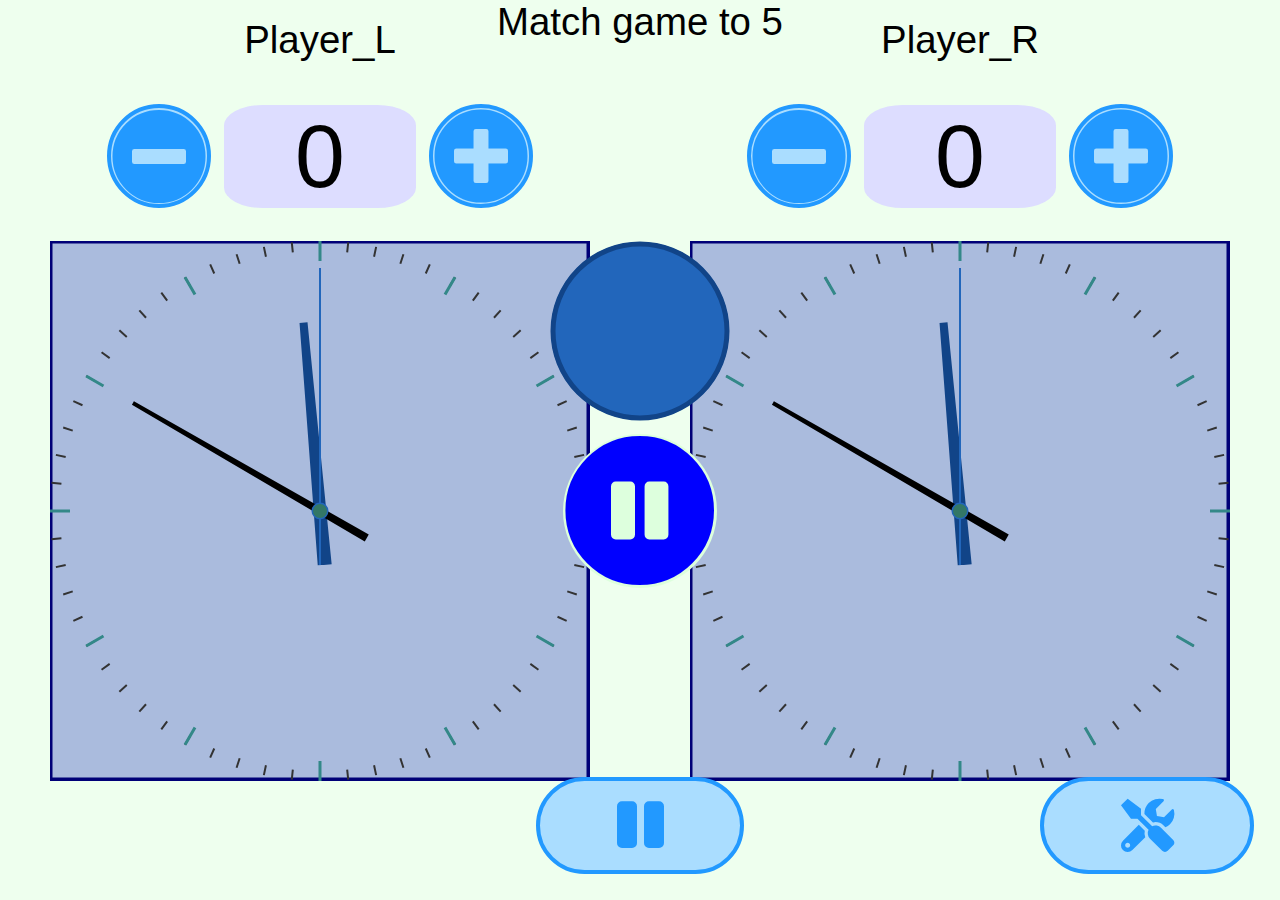
==== index.html @ 63cb0236 "fix html tag warning" ====
<!DOCTYPE html>
<html>
<head>
  <meta charset="UTF-8">
  <meta name="apple-mobile-web-app-capable" content="yes">
  <meta name="apple-mobile-web-app-status-bar-style" content="black">
  <meta name="viewport" content="width=device-width,initial-scale=1.0,user-scalable=no">
  <meta name="description" content="Backgammon Clock and Score board App">
  <meta name="author" content="(C)hinacoppy 2018">
  <link rel="stylesheet" href="css/bgclock-analog.css">
  <link rel="stylesheet" href="css/theme_cool.css" id="themecss">
  <link rel="stylesheet" href="css/fontawesome.all.min.css">
  <link rel="stylesheet" href="css/font-awesome-animation.min.css">
  <link rel="icon" href="./favicon.ico">
  <link rel="apple-touch-icon" href="./apple-touch-icon.png">
  <title>bgclock_analog</title>
</head>
<body>

<!-- downloaded from https://soundeffect-lab.info/ -->
<audio id="tap1"   src="sounds/decision1.mp3" preload="auto"></audio>
<audio id="tap2"   src="sounds/decision1.mp3" preload="auto"></audio>
<audio id="pause"  src="sounds/decision7.mp3" preload="auto"></audio>
<audio id="buzzer" src="sounds/warning2.mp3"  preload="auto"></audio>

<div id="container">
 <div id="player1" class="infotext">Player_L</div>
 <div id="player2" class="infotext">Player_R</div>

 <div id="gamemode" class="infotext">Match game to 5</div>

 <div id="score1container" class="scorecontainer">
  <div id="score1dn" class="updownbtn btnenable"><i class="fas fa-minus-circle fa-6x"></i></div>
  <div id="score1" class="score">0</div>
  <div id="score1up" class="updownbtn btnenable"><i class="fas fa-plus-circle fa-6x"></i></div>
 </div>

 <div id="score2container" class="scorecontainer">
  <div id="score2dn" class="updownbtn btnenable"><i class="fas fa-minus-circle fa-6x"></i></div>
  <div id="score2" class="score">0</div>
  <div id="score2up" class="updownbtn btnenable"><i class="fas fa-plus-circle fa-6x"></i></div>
 </div>

 <div id="timer1" class="timer"><canvas id="timer1cv"></canvas></div>
 <div id="timer2" class="timer"><canvas id="timer2cv"></canvas></div>

 <div id="delay" class="delay"><canvas id="delaycv"></canvas></div>
 <div id="pauseinfo" class="pauseinfo"><i class="fas fa-pause-circle fa-8x"></i></div>

 <button id="pausebtn" class="oparationbtn btnenable"><i class="fas fa-pause fa-4x"></i></button>
 <button id="settingbtn" class="oparationbtn btnenable"><i class="fas fa-tools fa-4x"></i></button>
</div> <!-- div class="container" -->

<!-- 設定画面 -->
<div id="settingwindow" class="popupwindow">
<div class="popuptitle">### Backgammon Clock and Score board App Settings ###</div>
<table>
<tr><td>Player name:</td><td>(L)<input type="text" id="playername1" size="15" value="Player_L">
                       &emsp;(R)<input type="text" id="playername2" size="15" value="Player_R"></td></tr>
<tr><td>Match length:</td><td>
<select id="matchlength" name="matchlength">
<option value="0">0</option>
<option value="1">1</option>
<option value="2">2</option>
<option value="3">3</option>
<option value="5" selected>5</option>
<option value="7">7</option>
<option value="9">9</option>
<option value="11">11</option>
<option value="13">13</option>
<option value="15">15</option>
<option value="17">17</option>
<option value="19">19</option>
<option value="21">21</option>
<option value="23">23</option>
<option value="25">25</option>
</select>
(0 = Unlimited)
</td></tr>
<tr><td>Game time(min):</td><td>
<select id="allotedtimemin" name="allotedtimemin">
<option value="0">0</option>
<option value="2">2 (1pt 2min)</option>
<option value="4">4 (2pt 2min)</option>
<option value="6">6 (3pt 2min)</option>
<option value="10" selected>10 (5pt 2min)</option>
<option value="14">14 (7pt 2min)</option>
<option value="18">18 (9pt 2min)</option>
<option value="22">22 (11pt 2min)</option>
<option value="26">26 (13pt 2min)</option>
<option value="30">30 (15pt 2min)</option>
<option value="34">34 (17pt 2min)</option>
<option value="38">38 (19pt 2min)</option>
<option value="42">42 (21pt 2min)</option>
<option value="46">46 (23pt 2min)</option>
<option value="50">50 (25pt 2min)</option>
<option value="3">3 (1pt 2.5min)</option>
<option value="5">5 (2pt 2.5min)</option>
<option value="8">8 (3pt 2.5min)</option>
<option value="13">13 (5pt 2.5min)</option>
<option value="18">18 (7pt 2.5min)</option>
<option value="23">23 (9pt 2.5min)</option>
<option value="28">28 (11pt 2.5min)</option>
<option value="33">33 (13pt 2.5min)</option>
<option value="38">38 (15pt 2.5min)</option>
<option value="43">43 (17pt 2.5min)</option>
<option value="48">48 (19pt 2.5min)</option>
<option value="53">53 (21pt 2.5min)</option>
<option value="58">58 (23pt 2.5min)</option>
<option value="63">63 (25pt 2.5min)</option>
</select>
</td></tr>
<tr><td>Delay(sec):</td><td>
<select id="delaytime" name="delaytime">
<option value="0">0</option>
<option value="1">1</option>
<option value="2">2</option>
<option value="3">3</option>
<option value="4">4</option>
<option value="5">5</option>
<option value="6">6</option>
<option value="7">7</option>
<option value="8">8</option>
<option value="9">9</option>
<option value="10">10</option>
<option value="11">11</option>
<option value="12" selected>12</option>
<option value="13">13</option>
<option value="14">14</option>
<option value="15">15</option>
<option value="16">16</option>
<option value="17">17</option>
<option value="18">18</option>
<option value="19">19</option>
<option value="20">20</option>
</select>
</td></tr>
<tr><td>Sound:</td><td>
<label><input type="checkbox" name="sound" class="switch" checked>
       <i class="fas fa-toggle-off fa-3x slider"></i></label>
</td></tr>
<tr id="tr_vibration"><td>Vibration:</td><td>
<label><input type="checkbox" name="vibration" class="switch">
       <i class="fas fa-toggle-off fa-3x slider"></i></label>
</td></tr>
<tr><td>Show hour-hand:</td><td>
<label><input type="checkbox" name="hourhand" class="switch" checked>
       <i class="fas fa-toggle-off fa-3x slider"></i></label>
</td></tr>
<tr><td>Theme color:</td><td>
  <span id="theme" class="segmented">
    <label><input type="radio" name="theme" value="cool" checked><span class="label">Cool</span></label>
    <label><input type="radio" name="theme" value="warm"><span class="label">Warm</span></label>
    <label><input type="radio" name="theme" value="mono"><span class="label">Mono</span></label>
  </span>
</td></tr>
</table>

<button id="applybtn" class="oparationbtn btnenable"><i class="fas fa-check fa-4x"></i></button>
<button id="cancelbtn" class="oparationbtn btnenable"><i class="fas fa-times fa-4x"></i></button>
<a href="help.html" target="bgclockhelp"><button id="helpbtn" class="oparationbtn btnenable"><i class="fas fa-question fa-4x"></i></button></a>
</div>

<script src="js/jquery-3.4.1.min.js"></script>
<script src="js/theme_color.js"></script>
<script src="js/bgclock-analog.js"></script>
</body>
</html>
---- css/bgclock-analog.css ----
/* document outline ----------------------------------------- */
html{
  height: 100%;
}
body{
  margin: 0;
  padding: 0;
  min-height: 100%;
  height: 100%;
  font-family: 'Arial', 'Meiryo UI';
}
a {
  color: inherit;
  text-decoration: none;
}
/* Grid Layout settings ------------------------------------- */
/* 以下すべて相対サイズにし、レスポンシブ対応可能にしておく */
#container{
  display: grid; /* Grid Layout でコンテンツを配置 */
  grid-template-columns: 50vw 50vw;
  grid-template-rows: 10% 20% 60vh 10%;
  grid-template-areas:
     'player1 player2'
     'score1container score2container'
     'timer1 timer2'
     'operationbtn settingbtn';
  align-items: center; /* 子アイテムはデフォで上下左右に中央揃え */
  justify-items: center;
}
#player1{
  grid-area: player1;
}
#player2{
  grid-area: player2;
}
#score1container{
  grid-area: score1container;
}
#score2container{
  grid-area: score2container;
}
#gamemode{
  grid-area: 1/1/3/3;
  align-self: start; /* 上揃え */
}
#timer1{
  grid-area: timer1;
}
#timer2{
  grid-area: timer2;
}
#delay{
  grid-area: 3/1/4/3;
  align-self: start; /* 上寄せ */
  z-index: 3;
}
#pauseinfo{
  grid-area: 3/1/4/3;
  z-index: 4;
}
#pausebtn{
  grid-area: 4/1/5/3;
  z-index: 3;
}
#settingbtn{
  grid-area: settingbtn;
  justify-self: right;
  margin-right: 2vw;
}
/* object decorations ------------------------------------- */
.infotext{
  font-size: 3vw;
  text-align: center;
}
.scorecontainer{
  display: flex;
  align-items: center;
  padding-bottom: 1vh;
}
.score{
  width: 15vw;
  font-size: 7vw;
  text-align: center;
  border-radius: 20%;
  margin: 0 1vw;
}
.timer{
  display: flex;
  align-items: center;
  justify-content: center;
  width: 100%;
  height: 100%;
}
.delay{
  width: 20vh; /* 正円で表示 */
  height: 20vh;
}
.updownbtn{
  border: 4px solid;
  border-radius: 10vw;
}
.oparationbtn{
  padding: 2vh 6vw;
  border: 4px solid;
  border-radius: 4vw;
  margin-top: 1vh;
  display: inline-block;
}
.pauseinfo{
  font-size: 1.5vw;
  z-index: 3;
  border-radius: 10vw;
}
.lose{
}
/* settingwindow decorations ------------------------------------- */
#settingwindow{
  position: absolute;
  display: none;
  z-index: 9;
}
#settingwindow input,select{
  font-size: 100%;
}
.popupwindow{
  border: 3px solid;
  padding: 2vh 4vw;
  font-size: 1.8vw;
}
.popuptitle{
  font-size: 2.2vw;
  padding: 2vh 2vw;
  margin-bottom: 2vh;
}
/* toggle switch ----------------------------------------- */
.switch  {
  display: none; /* 標準のチェックボックスを非表示に */
}
.slider:before {
}
input:checked + .slider:before {
  content: "\f205"; /* fa-toggle-on */
}
/* Segmented Control ----------------------------------------- */
/* (参考) https://ginpen.com/2012/12/11/segmented-control/ */
.segmented {
  display: inline-block;
}
.segmented .label {
  border: 1px solid;
  float: left;
  padding: 0.5em 1em;
  text-align: center;
  width: 12vw;
}
.segmented input {
  display: none;
}
.segmented input:checked + .label {
}
---- css/theme_cool.css ----
/* theme color css */
/* document outline ----------------------------------------- */
body{
  background-color: #efe;
}
.score{
  background-color: #ddf;
}
.btnenable{
  background-color: #adf;
  border-color: #29f;
  color: #29f;
}
.btndisable{
  background-color: #ddd;
  border-color: #aaa;
  color: #aaa;
}
.pauseinfo{
  background-color: #dfd;
  color: #00f;
}
.lose{
  color: #f00;
}
/* settingwindow decorations ------------------------------------- */
#settingwindow{
  background-color: #dff;
}
.popupwindow{
  border-color: #00f;
}
.popuptitle{
  background-color: #adf;
}
/* toggle switch ----------------------------------------- */
.slider:before {
  background-color: #dff;
  color: #999;
}
input:checked + .slider:before {
  color: #29f;
}
/* Segmented Control ----------------------------------------- */
.segmented .label {
  background-color: #eee;
  border-color: #ccc;
  color: #666;
}
.segmented input:checked + .label {
  background-color: #29f;
  color: #fff;
}
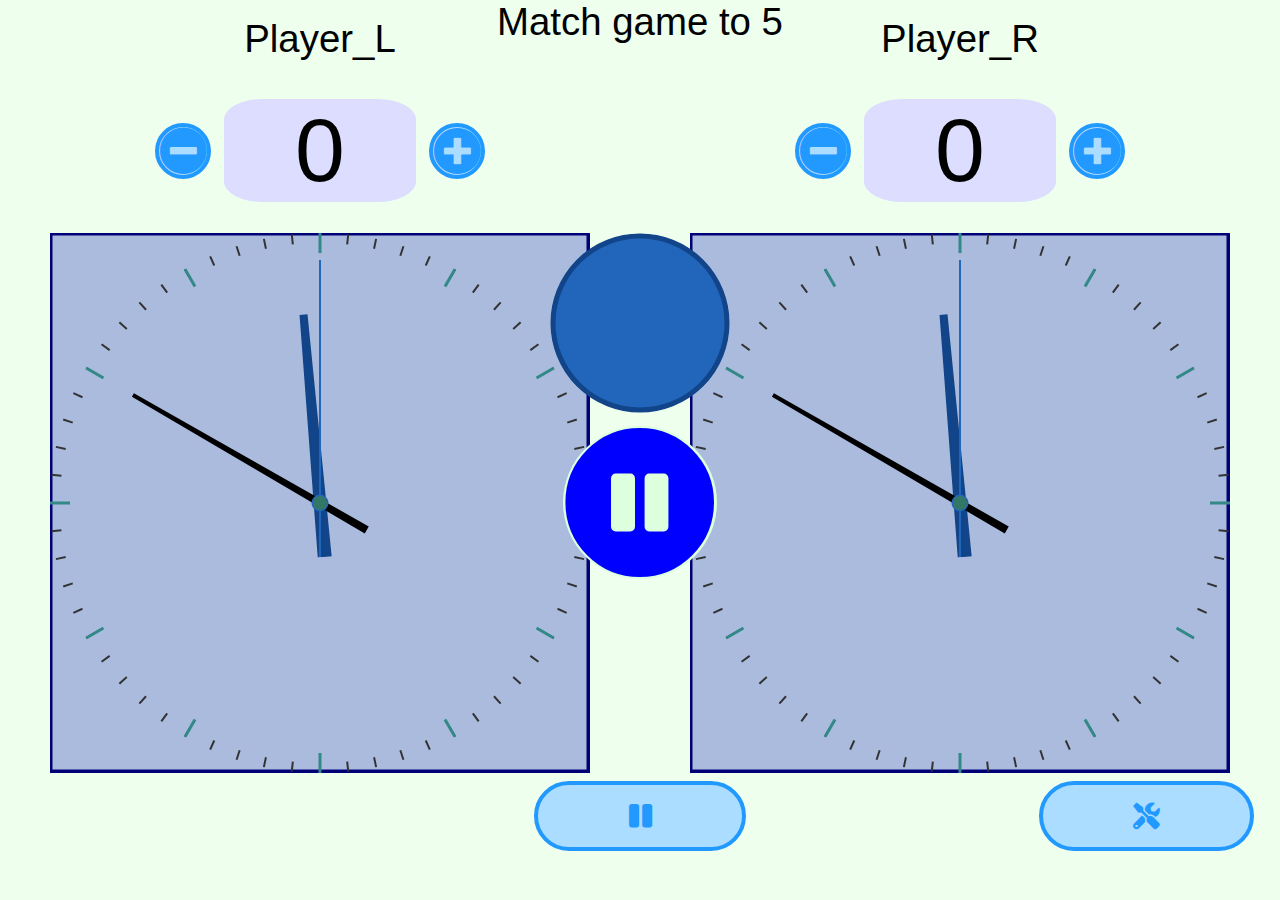
==== commit c03fd83b: "adjust web font size" ====
--- a/index.html
+++ b/index.html
@@ -30,15 +30,15 @@
  <div id="gamemode" class="infotext">Match game to 5</div>
 
  <div id="score1container" class="scorecontainer">
-  <div id="score1dn" class="updownbtn btnenable"><i class="fas fa-minus-circle fa-6x"></i></div>
+  <div id="score1dn" class="updownbtn btnenable"><i class="fas fa-minus-circle fa-3x"></i></div>
   <div id="score1" class="score">0</div>
-  <div id="score1up" class="updownbtn btnenable"><i class="fas fa-plus-circle fa-6x"></i></div>
+  <div id="score1up" class="updownbtn btnenable"><i class="fas fa-plus-circle fa-3x"></i></div>
  </div>
 
  <div id="score2container" class="scorecontainer">
-  <div id="score2dn" class="updownbtn btnenable"><i class="fas fa-minus-circle fa-6x"></i></div>
+  <div id="score2dn" class="updownbtn btnenable"><i class="fas fa-minus-circle fa-3x"></i></div>
   <div id="score2" class="score">0</div>
-  <div id="score2up" class="updownbtn btnenable"><i class="fas fa-plus-circle fa-6x"></i></div>
+  <div id="score2up" class="updownbtn btnenable"><i class="fas fa-plus-circle fa-3x"></i></div>
  </div>
 
  <div id="timer1" class="timer"><canvas id="timer1cv"></canvas></div>
@@ -47,8 +47,8 @@
  <div id="delay" class="delay"><canvas id="delaycv"></canvas></div>
  <div id="pauseinfo" class="pauseinfo"><i class="fas fa-pause-circle fa-8x"></i></div>
 
- <button id="pausebtn" class="oparationbtn btnenable"><i class="fas fa-pause fa-4x"></i></button>
- <button id="settingbtn" class="oparationbtn btnenable"><i class="fas fa-tools fa-4x"></i></button>
+ <button id="pausebtn" class="oparationbtn btnenable">&emsp;<i class="fas fa-pause fa-2x"></i>&emsp;</button>
+ <button id="settingbtn" class="oparationbtn btnenable">&emsp;<i class="fas fa-tools fa-2x"></i>&emsp;</button>
 </div> <!-- div class="container" -->
 
 <!-- 設定画面 -->
@@ -156,9 +156,9 @@
 </td></tr>
 </table>
 
-<button id="applybtn" class="oparationbtn btnenable"><i class="fas fa-check fa-4x"></i></button>
-<button id="cancelbtn" class="oparationbtn btnenable"><i class="fas fa-times fa-4x"></i></button>
-<a href="help.html" target="bgclockhelp"><button id="helpbtn" class="oparationbtn btnenable"><i class="fas fa-question fa-4x"></i></button></a>
+<button id="applybtn" class="oparationbtn btnenable">&emsp;<i class="fas fa-check fa-2x"></i>&emsp;</button>&emsp;
+<button id="cancelbtn" class="oparationbtn btnenable">&emsp;<i class="fas fa-times fa-2x"></i>&emsp;</button>&emsp;
+<a href="help.html" target="bgclockhelp"><button id="helpbtn" class="oparationbtn btnenable">&emsp;<i class="fas fa-question fa-2x"></i>&emsp;</button></a>
 </div>
 
 <script src="js/jquery-3.4.1.min.js"></script>
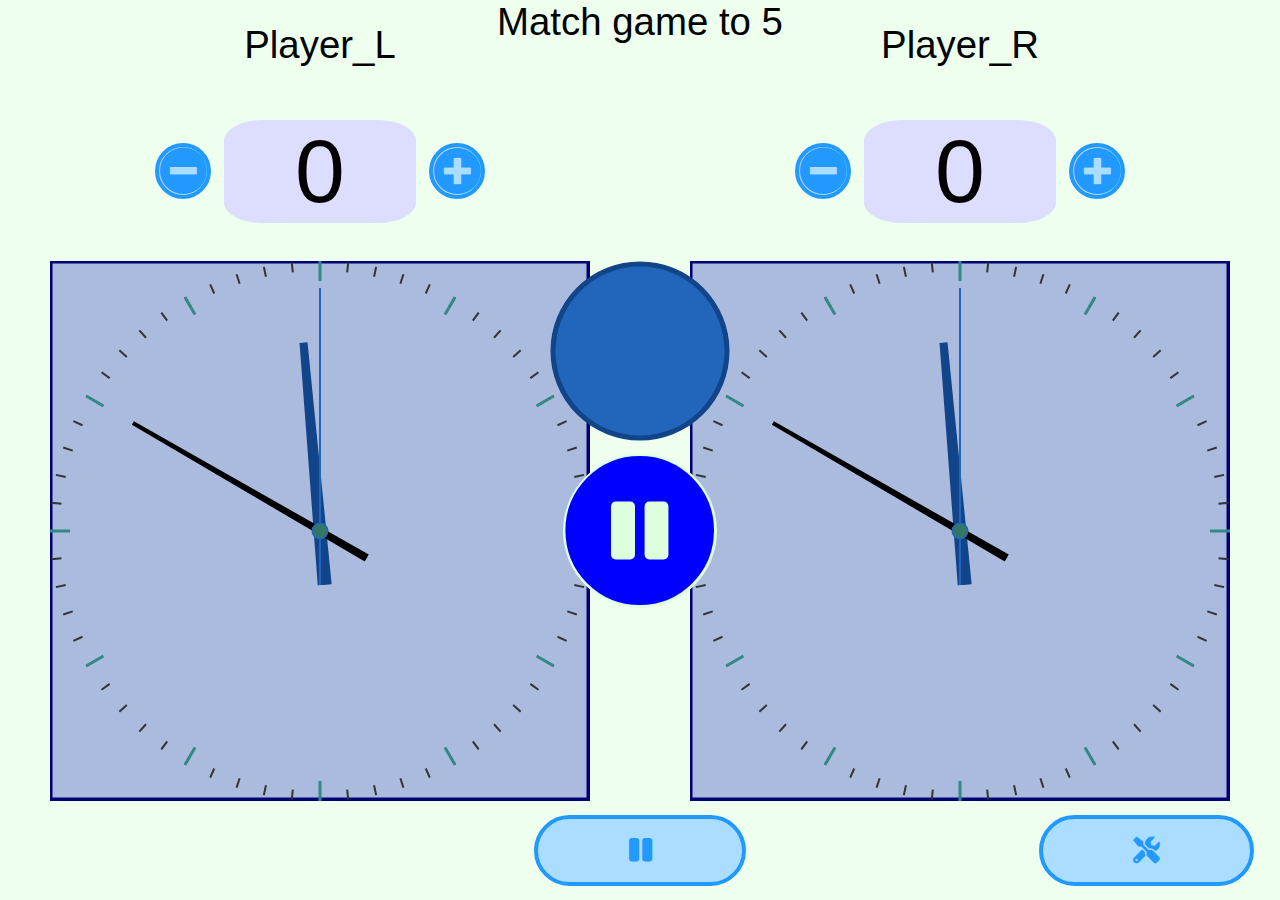
==== commit d4440ddc: "apply for PWA" ====
--- a/index.html
+++ b/index.html
@@ -7,12 +7,13 @@
   <meta name="viewport" content="width=device-width,initial-scale=1.0,user-scalable=no">
   <meta name="description" content="Backgammon Clock and Score board App">
   <meta name="author" content="(C)hinacoppy 2018">
+  <link rel="manifest" href="manifest.json">
   <link rel="stylesheet" href="css/bgclock-analog.css">
   <link rel="stylesheet" href="css/theme_cool.css" id="themecss">
   <link rel="stylesheet" href="css/fontawesome.all.min.css">
   <link rel="stylesheet" href="css/font-awesome-animation.min.css">
-  <link rel="icon" href="./favicon.ico">
-  <link rel="apple-touch-icon" href="./apple-touch-icon.png">
+  <link rel="icon" href="icon/favicon.ico">
+  <link rel="apple-touch-icon" href="icon/apple-touch-icon.png">
   <title>bgclock_analog</title>
 </head>
 <body>
@@ -164,5 +165,6 @@
 <script src="js/jquery-3.4.1.min.js"></script>
 <script src="js/theme_color.js"></script>
 <script src="js/bgclock-analog.js"></script>
+<script src="js/start-serviceWorker.js"></script>
 </body>
 </html>
--- a/css/bgclock-analog.css
+++ b/css/bgclock-analog.css
@@ -1,6 +1,11 @@
 /* document outline ----------------------------------------- */
+*{
+  user-select:none; /* タップ、ドラッグで文字選択しないように */
+}
 html{
-  height: 100%;
+  height:100%;
+  overflow:hidden;
+  overscroll-behavior:none; /* バウンススクロールを抑止(only for Android) */
 }
 body{
   margin: 0;
@@ -18,7 +23,7 @@
 #container{
   display: grid; /* Grid Layout でコンテンツを配置 */
   grid-template-columns: 50vw 50vw;
-  grid-template-rows: 10% 20% 60vh 10%;
+  grid-template-rows: 10vh 19vh 60vh 10vh; /* ボタン下に隙間を空けるため、敢えて100vhにしない */
   grid-template-areas:
      'player1 player2'
      'score1container score2container'
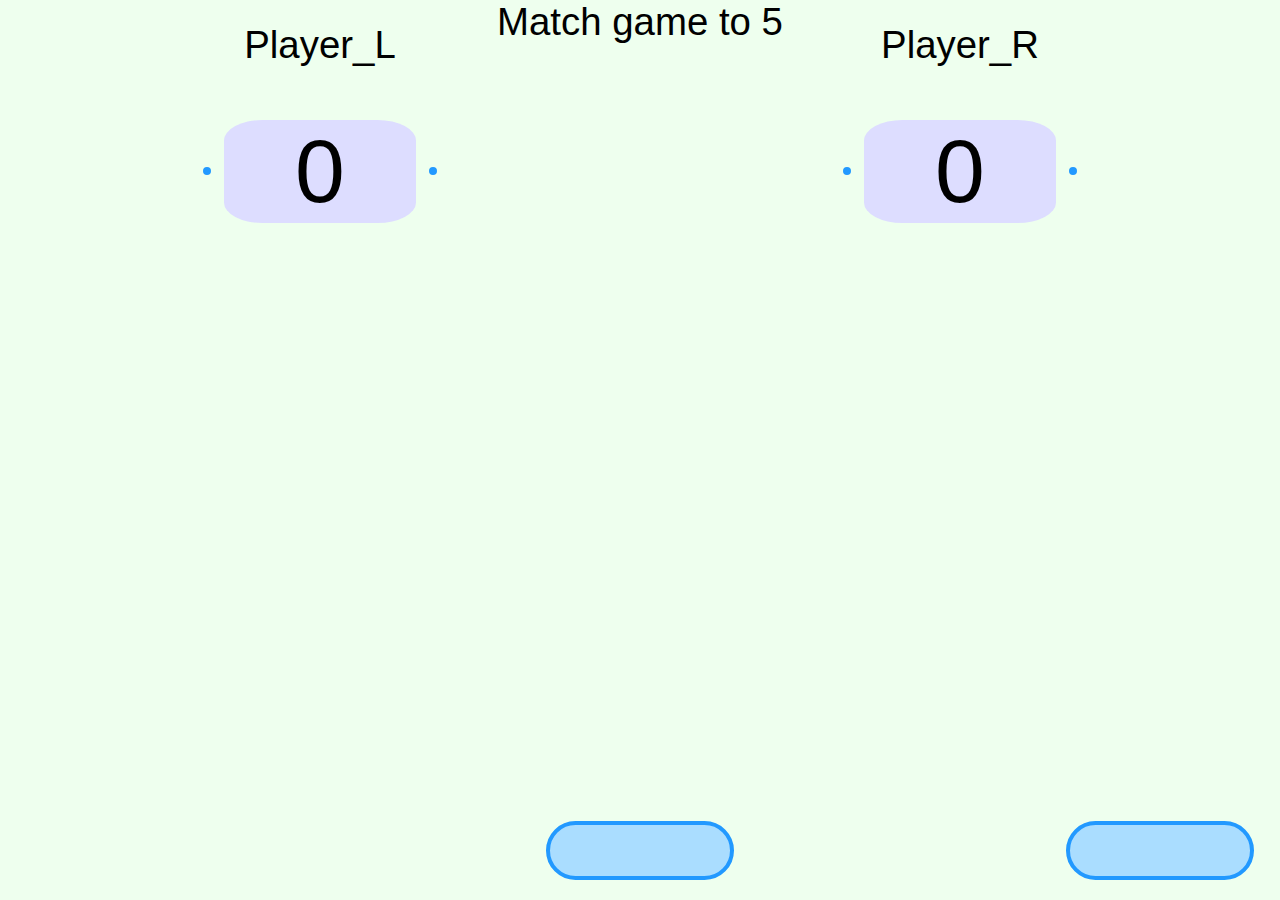
==== commit fe7a795d: "use jquery and fontawesome library global" ====
--- a/index.html
+++ b/index.html
@@ -9,14 +9,13 @@
   <meta name="author" content="(C)hinacoppy 2018">
   <link rel="manifest" href="manifest.json">
   <link rel="stylesheet" href="css/bgclock-analog.css">
-  <link rel="stylesheet" href="css/theme_cool.css" id="themecss">
-  <link rel="stylesheet" href="css/fontawesome.all.min.css">
-  <link rel="stylesheet" href="css/font-awesome-animation.min.css">
+  <link rel="stylesheet" href="/css/fontawesome.all.min.css">
+  <link rel="stylesheet" href="/css/font-awesome-animation.min.css">
   <link rel="icon" href="icon/favicon.ico">
   <link rel="apple-touch-icon" href="icon/apple-touch-icon.png">
   <title>bgclock_analog</title>
 </head>
-<body>
+<body class="cool">
 
 <!-- downloaded from https://soundeffect-lab.info/ -->
 <audio id="tap1"   src="sounds/decision1.mp3" preload="auto"></audio>
@@ -162,9 +161,9 @@
 <a href="help.html" target="bgclockhelp"><button id="helpbtn" class="oparationbtn btnenable">&emsp;<i class="fas fa-question fa-2x"></i>&emsp;</button></a>
 </div>
 
-<script src="js/jquery-3.4.1.min.js"></script>
+<script src="/js/jquery-3.6.0.min.js"></script>
 <script src="js/theme_color.js"></script>
 <script src="js/bgclock-analog.js"></script>
-<script src="js/start-serviceWorker.js"></script>
+<script src="/js/start-serviceWorker.js"></script>
 </body>
 </html>
--- a/css/bgclock-analog.css
+++ b/css/bgclock-analog.css
@@ -13,6 +13,7 @@
   min-height: 100%;
   height: 100%;
   font-family: 'Arial', 'Meiryo UI';
+  background-color: var(--body-bg-color);
 }
 a {
   color: inherit;
@@ -88,6 +89,7 @@
   text-align: center;
   border-radius: 20%;
   margin: 0 1vw;
+  background-color: var(--score-bg-color);
 }
 .timer{
   display: flex;
@@ -111,18 +113,32 @@
   margin-top: 1vh;
   display: inline-block;
 }
+.btnenable{
+  background-color: var(--btn-enable);
+  border-color: var(--btn-frame-enable);
+  color: var(--btn-frame-enable);
+}
+.btndisable{
+  background-color: var(--btn-disable);
+  border-color: var(--btn-frame-disable);
+  color: var(--btn-frame-disable);
+}
 .pauseinfo{
   font-size: 1.5vw;
   z-index: 3;
   border-radius: 10vw;
+  background-color: var(--pause-bg-color);
+  color: var(--pause-fg-color);
 }
 .lose{
+  color: var(--lose-info-color);
 }
 /* settingwindow decorations ------------------------------------- */
 #settingwindow{
   position: absolute;
   display: none;
   z-index: 9;
+  background-color: var(--setting-bg-color);
 }
 #settingwindow input,select{
   font-size: 100%;
@@ -131,20 +147,25 @@
   border: 3px solid;
   padding: 2vh 4vw;
   font-size: 1.8vw;
+  border-color: var(--setting-frame);
 }
 .popuptitle{
   font-size: 2.2vw;
   padding: 2vh 2vw;
   margin-bottom: 2vh;
+  background-color: var(--setting-title);
 }
 /* toggle switch ----------------------------------------- */
 .switch  {
   display: none; /* 標準のチェックボックスを非表示に */
 }
 .slider:before {
+  background-color: var(--slider-bg);
+  color: var(--slider-fg);
 }
 input:checked + .slider:before {
   content: "\f205"; /* fa-toggle-on */
+  color: var(--checked-fg);
 }
 /* Segmented Control ----------------------------------------- */
 /* (参考) https://ginpen.com/2012/12/11/segmented-control/ */
@@ -157,9 +178,87 @@
   padding: 0.5em 1em;
   text-align: center;
   width: 12vw;
+  background-color: var(--segmented-disable-bg);
+  border-color: var(--segmented-frame);
+  color: var(--segmented-disable-fg);
 }
 .segmented input {
   display: none;
 }
 .segmented input:checked + .label {
-}
+  background-color: var(--segmented-enable-bg);
+  color: var(--segmented-enable-fg);
+}
+/* Theme Color Definition ------------------------------------- */
+.cool{
+  --body-bg-color:       #efe;
+  --score-bg-color:      #ddf;
+  --btn-enable:          #adf;
+  --btn-frame-enable:    #29f;
+  --btn-frame-enable:    #29f;
+  --btn-disable:         #ddd;
+  --btn-frame-disable:   #aaa;
+  --btn-frame-disable:   #aaa;
+  --pause-bg-color:      #dfd;
+  --pause-fg-color:      #00f;
+  --lose-info-color:     #f00;
+  --setting-bg-color:    #dff;
+  --setting-frame:       #00f;
+  --setting-title:       #adf;
+  --slider-bg:           #dff;
+  --slider-fg:           #999;
+  --checked-fg:          #29f;
+  --segmented-disable-bg:#eee;
+  --segmented-frame:     #ccc;
+  --segmented-disable-fg:#666;
+  --segmented-enable-bg: #29f;
+  --segmented-enable-fg: #fff;
+}
+.warm{
+  --body-bg-color:       #fee;
+  --score-bg-color:      #fbb;
+  --btn-enable:          #dc9;
+  --btn-frame-enable:    #932;
+  --btn-frame-enable:    #932;
+  --btn-disable:         #ddd;
+  --btn-frame-disable:   #aaa;
+  --btn-frame-disable:   #aaa;
+  --pause-bg-color:      #fdd;
+  --pause-fg-color:      #c67;
+  --lose-info-color:     #f00;
+  --setting-bg-color:    #ffd;
+  --setting-frame:       #f22;
+  --setting-title:       #dc9;
+  --slider-bg:           #ffd;
+  --slider-fg:           #bbb;
+  --checked-fg:          #932;
+  --segmented-disable-bg:#eee;
+  --segmented-frame:     #ccc;
+  --segmented-disable-fg:#666;
+  --segmented-enable-bg: #932;
+  --segmented-enable-fg: #fff;
+}
+.mono{
+  --body-bg-color:       #eee;
+  --score-bg-color:      #ccc;
+  --btn-enable:          #bbb;
+  --btn-frame-enable:    #444;
+  --btn-frame-enable:    #444;
+  --btn-disable:         #ddd;
+  --btn-frame-disable:   #aaa;
+  --btn-frame-disable:   #aaa;
+  --pause-bg-color:      #ddd;
+  --pause-fg-color:      #444;
+  --lose-info-color:     #f00;
+  --setting-bg-color:    #ddd;
+  --setting-frame:       #444;
+  --setting-title:       #bbb;
+  --slider-bg:           #ddd;
+  --slider-fg:           #bbb;
+  --checked-fg:          #444;
+  --segmented-disable-bg:#eee;
+  --segmented-frame:     #ccc;
+  --segmented-disable-fg:#666;
+  --segmented-enable-bg: #444;
+  --segmented-enable-fg: #fff;
+}
